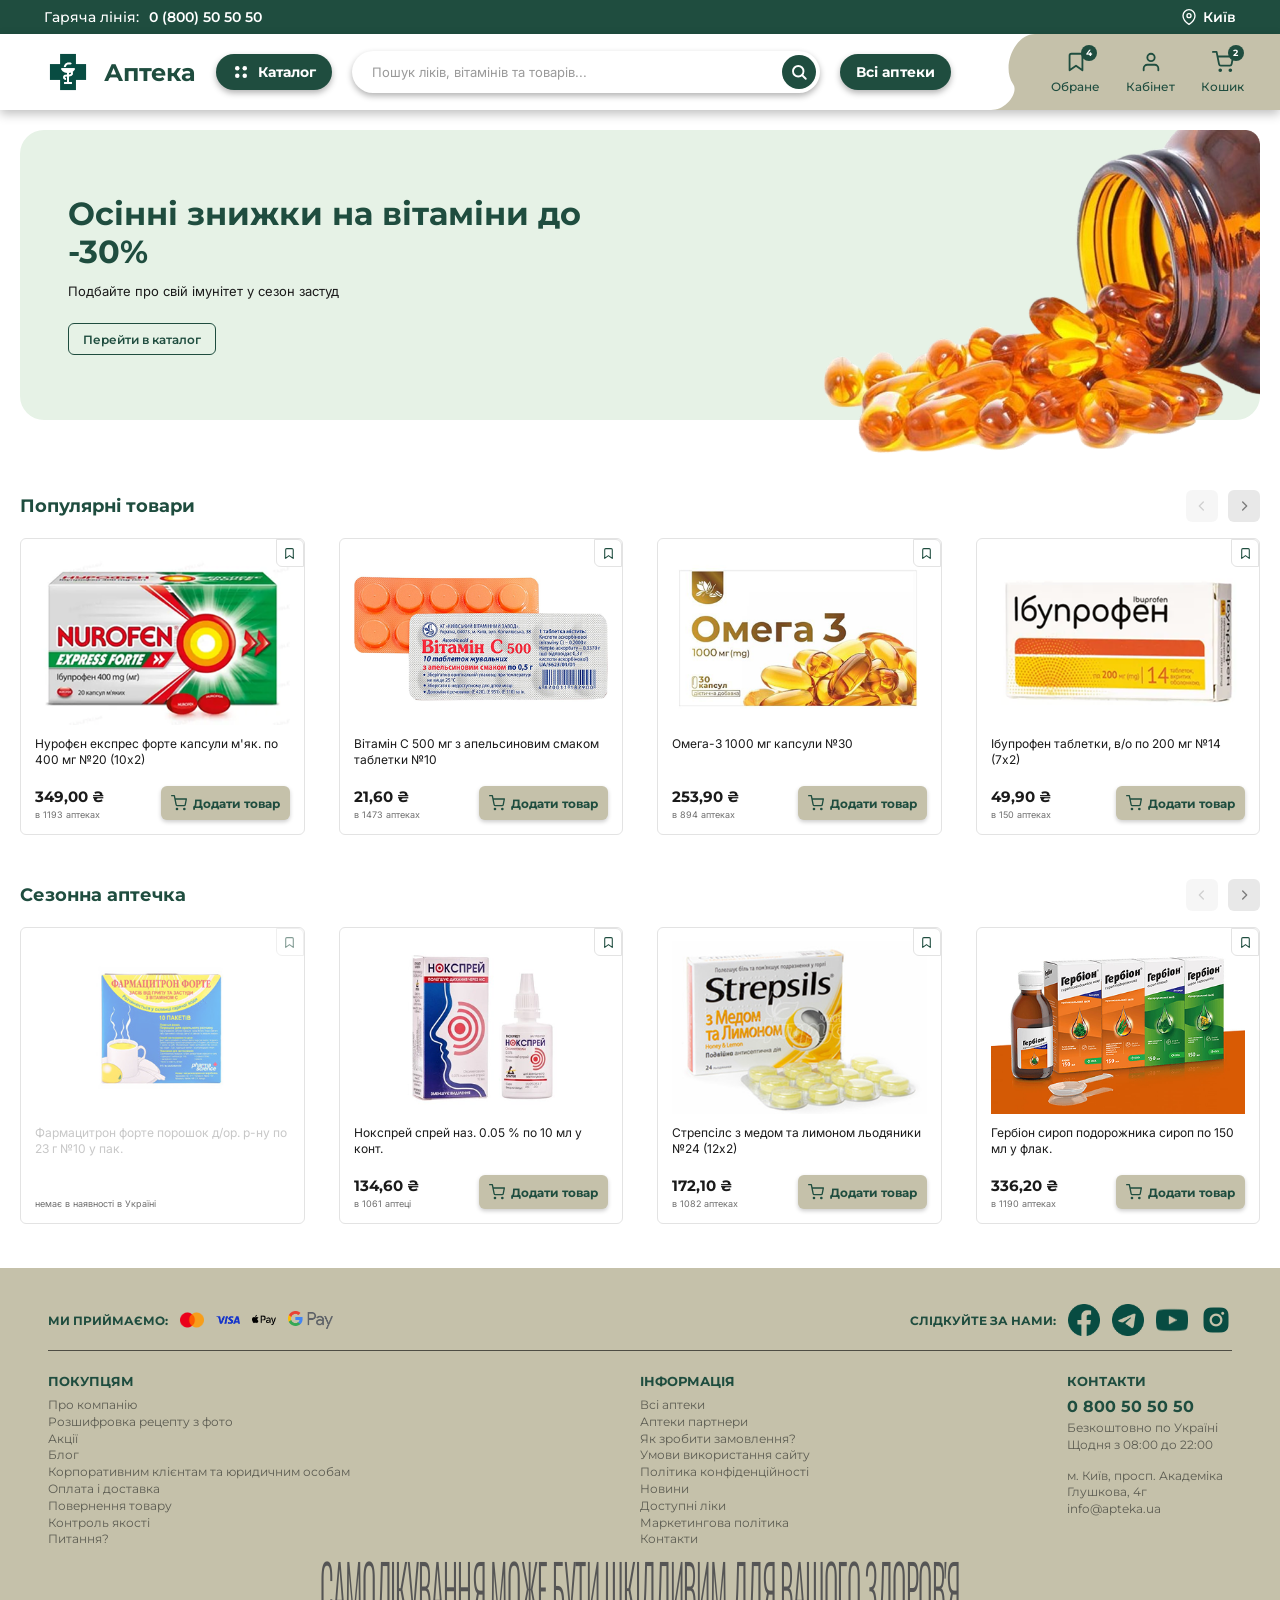
==== index.html @ 775d5322 "Головна сторінка, сторінка товару, оформлення замовлення" ====
<!DOCTYPE html>
<html lang="uk">
<head>
  <meta charset="UTF-8">
  <meta name="viewport" content="width=device-width, initial-scale=1.0">
  <meta name="description" content="Аптека: ліки, вітаміни та товари для здоров'я з доставкою по Україні">
  <title>Аптека — Головна</title>
  <link rel="stylesheet" href="css/variables.css">
  <link rel="stylesheet" href="css/base.css">
  <link rel="stylesheet" href="css/layout.css">
  <link rel="stylesheet" href="css/components.css">
</head>
<body>
  <div class="topbar">
    <div class="topbar__inner">
      <span>Гаряча лінія: <strong>0 (800) 50 50 50</strong></span>
      <a href="#" class="topbar__city">
        <span class="icon icon--location"></span>
        Київ
      </a>
    </div>
  </div>

  <header class="header">
    <div class="header__inner">
      <a href="index.html" class="logo">
        <img src="img/logo.png" alt="Аптека">
        <span>Аптека</span>
      </a>

      <a href="catalog.html" class="pill btn-catalog">
        <span class="icon icon--catalog"></span>Каталог
      </a>

      <form class="search" role="search">
        <input type="search" placeholder="Пошук ліків, вітамінів та товарів..." aria-label="Пошук">
        <button class="search__btn" aria-label="Шукати"><span class="icon icon--search"></span></button>
      </form>

      <a href="pharmacies.html" class="pill btn-pharmacies">Всі аптеки</a>

      <nav class="header__actions" aria-label="Панель користувача">
        <a href="#" class="action">
          <span class="action__icon">
            <span class="icon icon--saved"></span>
            <span class="badge" data-count="4">4</span>
          </span>
          Обране
        </a>
        <a href="#" class="action">
          <span class="action__icon"><span class="icon icon--user"></span></span>
          Кабінет
        </a>
        <a href="checkout.html" class="action">
          <span class="action__icon">
            <span class="icon icon--shop"></span>
            <span class="badge" data-count="2">2</span>
          </span>
          Кошик
        </a>
      </nav>
    </div>
  </header>

  <main class="container">
    <section class="hero">
      <img class="hero__img" src="img/banner.png" alt="Вітаміни зі знижкою">
      <div class="hero__text">
        <h1 class="hero__title">Осінні знижки на вітаміни до -30%</h1>
        <p class="hero__sub">Подбайте про свій імунітет у сезон застуд</p>
        <a href="catalog.html" class="btn-outline">Перейти в каталог</a>
      </div>
    </section>

    <!-- Популярні товари -->
    <div class="section-head">
      <h2>Популярні товари</h2>
      <div class="arrows">
        <button class="arrow" disabled aria-label="Назад"><span class="icon icon--arrow-back"></span></button>
        <button class="arrow" aria-label="Вперед"><span class="icon icon--arrow-forward"></span></button>
      </div>
    </div>
    
    <div class="products-grid">
      <article class="product-card">
        <label class="save" aria-label="В обране">
          <input type="checkbox">
          <span class="icon icon--saved"></span>
        </label>
        <a href="product.html" class="product-card__overlay" tabindex="-1" aria-hidden="true"></a>
        <img class="product-card__img" src="img/nurofen.png" alt="Нурофєн">
        <h3 class="product-card__title"><a href="product.html">Нурофєн експрес форте капсули м'як. по 400 мг №20 (10х2)</a></h3>
        <div class="product-card__bottom">
          <div>
            <div class="product-card__price">349,00 ₴</div>
            <div class="product-card__stock">в 1193 аптеках</div>
          </div>
          <div class="product-card__actions">
            <button class="btn-cart"><span class="icon icon--shop"></span>Додати товар</button>
          </div>
        </div>
      </article>

      <article class="product-card">
        <label class="save" aria-label="В обране">
          <input type="checkbox">
          <span class="icon icon--saved"></span>
        </label>
        <a href="product.html" class="product-card__overlay" tabindex="-1" aria-hidden="true"></a>
        <img class="product-card__img" src="img/vitamins.png" alt="Вітамін С 500">
        <h3 class="product-card__title"><a href="product.html">Вітамін С 500 мг з апельсиновим смаком таблетки №10</a></h3>
        <div class="product-card__bottom">
          <div>
            <div class="product-card__price">21,60 ₴</div>
            <div class="product-card__stock">в 1473 аптеках</div>
          </div>
          <div class="product-card__actions">
            <button class="btn-cart"><span class="icon icon--shop"></span>Додати товар</button>
          </div>
        </div>
      </article>

      <article class="product-card">
        <label class="save" aria-label="В обране">
          <input type="checkbox">
          <span class="icon icon--saved"></span>
        </label>
        <a href="product.html" class="product-card__overlay" tabindex="-1" aria-hidden="true"></a>
        <img class="product-card__img" src="img/omega3.png" alt="Омега-3">
        <h3 class="product-card__title"><a href="product.html">Омега-3 1000 мг капсули №30</a></h3>
        <div class="product-card__bottom">
          <div>
            <div class="product-card__price">253,90 ₴</div>
            <div class="product-card__stock">в 894 аптеках</div>
          </div>
          <div class="product-card__actions">
            <button class="btn-cart"><span class="icon icon--shop"></span>Додати товар</button>
          </div>
        </div>
      </article>

      <article class="product-card">
        <label class="save" aria-label="В обране">
          <input type="checkbox">
          <span class="icon icon--saved"></span>
        </label>
        <a href="product.html" class="product-card__overlay" tabindex="-1" aria-hidden="true"></a>
        <img class="product-card__img" src="img/ibuprofen.png" alt="Ібупрофен">
        <h3 class="product-card__title"><a href="product.html">Ібупрофен таблетки, в/о по 200 мг №14 (7х2)</a></h3>
        <div class="product-card__bottom">
          <div>
            <div class="product-card__price">49,90 ₴</div>
            <div class="product-card__stock">в 150 аптеках</div>
          </div>
          <div class="product-card__actions">
            <button class="btn-cart"><span class="icon icon--shop"></span>Додати товар</button>
          </div>
        </div>
      </article>
    </div>

    <!-- Для мобільного прегляд настпуних сторінок з товарами -->
    <div class="pagination">
      <button class="page-btn is-active">1</button>
      <button class="page-btn">2</button>
      <button class="page-btn">3</button>
      <button class="page-btn" aria-label="Наступна сторінка">&gt;</button>
    </div>

    <!-- Сезонна аптечка -->
    <div class="section-head">
      <h2>Сезонна аптечка</h2>
      <div class="arrows">
        <button class="arrow" disabled aria-label="Назад"><span class="icon icon--arrow-back"></span></button>
        <button class="arrow" aria-label="Вперед"><span class="icon icon--arrow-forward"></span></button>
      </div>
    </div>

    <div class="products-grid">
      <article class="product-card product-card--out">
        <label class="save" aria-label="В обране">
          <input type="checkbox">
          <span class="icon icon--saved"></span>
        </label>
        <a href="product.html" class="product-card__overlay" tabindex="-1" aria-hidden="true"></a>
        <img class="product-card__img" src="img/tea.png" alt="Фармацитрон форте">
        <h3 class="product-card__title"><a href="product.html">Фармацитрон форте порошок д/ор. р-ну по 23 г №10 у пак.</a></h3>
        <div class="product-card__bottom">
          <div><div class="product-card__stock">немає в наявності в Україні</div></div>
          <div class="product-card__actions"></div>
        </div>
      </article>

      <article class="product-card">
        <label class="save" aria-label="В обране">
          <input type="checkbox">
          <span class="icon icon--saved"></span>
        </label>
        <a href="product.html" class="product-card__overlay" tabindex="-1" aria-hidden="true"></a>
        <img class="product-card__img" src="img/nocspray.png" alt="Нокспрей">
        <h3 class="product-card__title"><a href="product.html">Нокспрей спрей наз. 0.05 % по 10 мл у конт.</a></h3>
        <div class="product-card__bottom">
          <div>
            <div class="product-card__price">134,60 ₴</div>
            <div class="product-card__stock">в 1061 аптеці</div>
          </div>
          <div class="product-card__actions">
            <button class="btn-cart"><span class="icon icon--shop"></span>Додати товар</button>
          </div>
        </div>
      </article>

      <article class="product-card">
        <label class="save" aria-label="В обране">
          <input type="checkbox">
          <span class="icon icon--saved"></span>
        </label>
        <a href="product.html" class="product-card__overlay" tabindex="-1" aria-hidden="true"></a>
        <img class="product-card__img" src="img/strepsils.png" alt="Стрепсілс">
        <h3 class="product-card__title"><a href="product.html">Стрепсілс з медом та лимоном льодяники №24 (12х2)</a></h3>
        <div class="product-card__bottom">
          <div>
            <div class="product-card__price">172,10 ₴</div>
            <div class="product-card__stock">в 1082 аптеках</div>
          </div>
          <div class="product-card__actions">
            <button class="btn-cart"><span class="icon icon--shop"></span>Додати товар</button>
          </div>
        </div>
      </article>

      <article class="product-card">
        <label class="save" aria-label="В обране">
          <input type="checkbox">
          <span class="icon icon--saved"></span>
        </label>
        <a href="product.html" class="product-card__overlay" tabindex="-1" aria-hidden="true"></a>
        <img class="product-card__img" src="img/herbion.png" alt="Гербіон">
        <h3 class="product-card__title"><a href="product.html">Гербіон сироп подорожника сироп по 150 мл у флак.</a></h3>
        <div class="product-card__bottom">
          <div>
            <div class="product-card__price">336,20 ₴</div>
            <div class="product-card__stock">в 1190 аптеках</div>
          </div>
          <div class="product-card__actions">
            <button class="btn-cart"><span class="icon icon--shop"></span>Додати товар</button>
          </div>
        </div>
      </article>
    </div>

    <!-- Для мобільного прегляд настпуних сторінок з товарами -->
    <div class="pagination">
      <button class="page-btn is-active">1</button>
      <button class="page-btn">2</button>
      <button class="page-btn">3</button>
      <button class="page-btn" aria-label="Наступна сторінка">&gt;</button>
    </div>
  </main>

  <!-- Футер -->
  <footer class="footer">
    <div class="container">
      <div class="footer__top">
        <div class="footer__pay">
          <span class="footer__label">Ми приймаємо:</span>
          <img src="img/mastercard.png" alt="Mastercard">
          <img src="img/visa.png" alt="Visa">
          <img src="img/apple-pay.png" alt="Apple Pay">
          <img src="img/google-pay.png" alt="Google Pay">
        </div>
        <div class="footer__social">
          <span class="footer__label">Слідкуйте за нами:</span>
          <a href="#" aria-label="Facebook"><img src="img/facebook.png" alt="Facebook"></a>
          <a href="#" aria-label="Telegram"><img src="img/telegram.png" alt="Telegram"></a>
          <a href="#" aria-label="YouTube"><img src="img/youtube.png" alt="YouTube"></a>
          <a href="#" aria-label="Instagram"><img src="img/instagram.png" alt="Instagram"></a>
        </div>
      </div>

      <hr class="footer__line">

      <div class="footer__cols">
        <!-- Покупцям -->
        <div class="footer__col">
          <h4 class="footer__title">Покупцям</h4>
          <ul class="footer__list">
            <li><a href="#">Про компанію</a></li>
            <li><a href="#">Розшифровка рецепту з фото</a></li>
            <li><a href="#">Акції</a></li>
            <li><a href="#">Блог</a></li>
            <li><a href="#">Корпоративним клієнтам та юридичним особам</a></li>
            <li><a href="#">Оплата і доставка</a></li>
            <li><a href="#">Повернення товару</a></li>
            <li><a href="#">Контроль якості</a></li>
            <li><a href="#">Питання?</a></li>
          </ul>
        </div>

        <!-- Інформація -->
        <div class="footer__col">
          <h4 class="footer__title">Інформація</h4>
          <ul class="footer__list">
            <li><a href="#">Всі аптеки</a></li>
            <li><a href="#">Аптеки партнери</a></li>
            <li><a href="#">Як зробити замовлення?</a></li>
            <li><a href="#">Умови використання сайту</a></li>
            <li><a href="#">Політика конфіденційності</a></li>
            <li><a href="#">Новини</a></li>
            <li><a href="#">Доступні ліки</a></li>
            <li><a href="#">Маркетингова політика</a></li>
            <li><a href="#">Контакти</a></li>
          </ul>
        </div>

        <!-- Контакти -->
        <div class="footer__contacts">
          <h4>Контакти</h4>
          <p class="footer__phone">0 800 50 50 50</p>
          <p>Безкоштовно по Україні</p>
          <p>Щодня з 08:00 до 22:00</p>
          <p class="gap">м. Київ, просп. Академіка Глушкова, 4г</p>
          <p>info@apteka.ua</p>
        </div>
      </div>

      <div class="footer__warning">
        <span>САМОЛІКУВАННЯ МОЖЕ БУТИ ШКІДЛИВИМ ДЛЯ ВАШОГО ЗДОРОВ'Я</span>
      </div>
    </div>
  </footer>

  <!-- Мобільна нижня навігація -->
  <nav class="mobile-nav" aria-label="Мобільна навігація">
    <a href="index.html" class="mobile-nav__item">
      <span class="icon icon--home"></span>
      <span>Головна</span>
    </a>
    <a href="catalog.html" class="mobile-nav__item">
      <span class="icon icon--catalog"></span>
      <span>Каталог</span>
    </a>
    <a href="pharmacies.html" class="mobile-nav__item">
      <span class="icon icon--location"></span>
      <span>Всі аптеки</span>
    </a>
    <a href="#" class="mobile-nav__item">
      <span class="icon icon--saved"></span>
      <span>Обране</span>
    </a>
    <a href="checkout.html" class="mobile-nav__item">
      <span class="icon icon--shop"></span>
      <span>Кошик</span>
    </a>
  </nav>

  <!-- Скрипт для перегляду інформації в футері на мобільному -->
  <script>
    document.querySelectorAll('.footer__title').forEach(title => {
      title.addEventListener('click', () => {
        if (window.innerWidth <= 640) {
          title.parentElement.classList.toggle('is-open');
        }
      });
    });
  </script>
</body>
</html>
---- css/variables.css ----
:root {
  /* Кольори */
  --color-primary: #1F4D3F;
  --color-accent: #C5C1AA;
  --color-accent-dark: #B3AF96;
  --color-bg-soft: #E6F2E6;
  --color-text: #1A1A1A;
  --color-text-muted: #6F6F6F;
  --color-border: #E3E3E3;

  /* Шрифти */
  --font-heading: "Montserrat", Arial, sans-serif;
  --font-body: "Inter", Arial, sans-serif;

  /* Радіуси й тіні */
  --radius-sm: 6px;
  --radius-lg: 24px;
  --radius-pill: 999px;
  --shadow-pill: 0 3px 6px rgba(0, 0, 0, .3);
  --shadow-header: 0 4px 10px rgba(0, 0, 0, .25);

  /* Геометрія */
  --header-h: 76px;
  --container: 1290px;
  --gap: 34px;

  /* Векторні SVG-іконки */
  --svg-location: url("data:image/svg+xml,%3Csvg xmlns='http://www.w3.org/2000/svg' viewBox='0 0 24 24' fill='none' stroke='white' stroke-width='2' stroke-linecap='round' stroke-linejoin='round'%3E%3Cpath d='M21 10c0 7-9 13-9 13s-9-6-9-13a9 9 0 0 1 18 0z'%3E%3C/path%3E%3Ccircle cx='12' cy='10' r='3'%3E%3C/circle%3E%3C/svg%3E");
  --svg-location-filled: url("data:image/svg+xml,%3Csvg xmlns='http://www.w3.org/2000/svg' viewBox='0 0 24 24' fill='white'%3E%3Cpath d='M12 2C8.13 2 5 5.13 5 9c0 5.25 7 13 7 13s7-7.75 7-13c0-3.87-3.13-7-7-7zm0 9.5c-1.38 0-2.5-1.12-2.5-2.5s1.12-2.5 2.5-2.5 2.5 1.12 2.5 2.5-1.12 2.5-2.5 2.5z'/%3E%3C/svg%3E");

  --svg-chevron-down: url("data:image/svg+xml,%3Csvg xmlns='http://www.w3.org/2000/svg' viewBox='0 0 24 24' fill='none' stroke='white' stroke-width='2.5' stroke-linecap='round' stroke-linejoin='round'%3E%3Cpolyline points='6 9 12 15 18 9'%3E%3C/polyline%3E%3C/svg%3E");

  --svg-saved: url("data:image/svg+xml,%3Csvg xmlns='http://www.w3.org/2000/svg' viewBox='0 0 24 24' fill='none' stroke='currentColor' stroke-width='2' stroke-linecap='round' stroke-linejoin='round'%3E%3Cpath d='M19 21l-7-5-7 5V5a2 2 0 0 1 2-2h10a2 2 0 0 1 2 2z'%3E%3C/path%3E%3C/svg%3E");
  --svg-saved-filled: url("data:image/svg+xml,%3Csvg xmlns='http://www.w3.org/2000/svg' viewBox='0 0 24 24' fill='currentColor'%3E%3Cpath d='M17 3H7c-1.1 0-1.99.9-1.99 2L5 21l7-3 7 3V5c0-1.1-.9-2-2-2z'/%3E%3C/svg%3E");

  --svg-user: url("data:image/svg+xml,%3Csvg xmlns='http://www.w3.org/2000/svg' viewBox='0 0 24 24' fill='none' stroke='currentColor' stroke-width='2' stroke-linecap='round' stroke-linejoin='round'%3E%3Cpath d='M20 21v-2a4 4 0 0 0-4-4H8a4 4 0 0 0-4 4v2'%3E%3C/path%3E%3Ccircle cx='12' cy='7' r='4'%3E%3C/circle%3E%3C/svg%3E");
  --svg-user-filled: url("data:image/svg+xml,%3Csvg xmlns='http://www.w3.org/2000/svg' viewBox='0 0 24 24' fill='currentColor'%3E%3Cpath d='M12 12c2.21 0 4-1.79 4-4s-1.79-4-4-4-4 1.79-4 4 1.79 4 4 4zm0 2c-2.67 0-8 1.34-8 4v2h16v-2c0-2.66-5.33-4-8-4z'/%3E%3C/svg%3E");

  --svg-shop: url("data:image/svg+xml,%3Csvg xmlns='http://www.w3.org/2000/svg' viewBox='0 0 24 24' fill='none' stroke='currentColor' stroke-width='2' stroke-linecap='round' stroke-linejoin='round'%3E%3Ccircle cx='9' cy='21' r='1'%3E%3C/circle%3E%3Ccircle cx='20' cy='21' r='1'%3E%3C/circle%3E%3Cpath d='M1 1h4l2.68 13.39a2 2 0 0 0 2 1.61h9.72a2 2 0 0 0 2-1.61L23 6H6'%3E%3C/path%3E%3C/svg%3E");
  --svg-shop-filled: url("data:image/svg+xml,%3Csvg xmlns='http://www.w3.org/2000/svg' viewBox='0 0 24 24' fill='currentColor'%3E%3Cpath d='M7 18c-1.1 0-1.99.9-1.99 2S5.9 22 7 22s2-.9 2-2-.9-2-2-2zM1 2v2h2l3.6 7.59-1.35 2.45c-.16.28-.25.61-.25.96 0 1.1.9 2 2 2h12v-2H7.42c-.14 0-.25-.11-.25-.25l.03-.12.9-1.63h7.45c.75 0 1.41-.41 1.75-1.03l3.58-6.49A1.003 1.003 0 0 0 20 4H5.21l-.94-2H1zm16 16c-1.1 0-1.99.9-1.99 2s.89 2 1.99 2 2-.9 2-2-.9-2-2-2z'/%3E%3C/svg%3E");

  --svg-catalog: url("data:image/svg+xml,%3Csvg xmlns='http://www.w3.org/2000/svg' viewBox='0 0 24 24' fill='currentColor'%3E%3Ccircle cx='7' cy='7' r='3'/%3E%3Ccircle cx='17' cy='7' r='3'/%3E%3Ccircle cx='7' cy='17' r='3'/%3E%3Ccircle cx='17' cy='17' r='3'/%3E%3C/svg%3E");
  --svg-search: url("data:image/svg+xml,%3Csvg xmlns='http://www.w3.org/2000/svg' viewBox='0 0 24 24' fill='none' stroke='white' stroke-width='2.5' stroke-linecap='round' stroke-linejoin='round'%3E%3Ccircle cx='11' cy='11' r='7'%3E%3C/circle%3E%3Cline x1='21' y1='21' x2='16.65' y2='16.65'%3E%3C/line%3E%3C/svg%3E");

  --svg-arrow-back: url("data:image/svg+xml,%3Csvg xmlns='http://www.w3.org/2000/svg' viewBox='0 0 24 24' fill='none' stroke='currentColor' stroke-width='2' stroke-linecap='round' stroke-linejoin='round'%3E%3Cpolyline points='14 18 8 12 14 6'%3E%3C/polyline%3E%3C/svg%3E");
  --svg-arrow-forward: url("data:image/svg+xml,%3Csvg xmlns='http://www.w3.org/2000/svg' viewBox='0 0 24 24' fill='none' stroke='currentColor' stroke-width='2' stroke-linecap='round' stroke-linejoin='round'%3E%3Cpolyline points='10 6 16 12 10 18'%3E%3C/polyline%3E%3C/svg%3E");

  --svg-home: url("data:image/svg+xml,%3Csvg xmlns='http://www.w3.org/2000/svg' viewBox='0 0 24 24' fill='none' stroke='currentColor' stroke-width='2' stroke-linecap='round' stroke-linejoin='round'%3E%3Cpath d='M3 9l9-7 9 7v11a2 2 0 0 1-2 2H5a2 2 0 0 1-2-2z'%3E%3C/path%3E%3Cpolyline points='9 22 9 12 15 12 15 22'%3E%3C/polyline%3E%3C/svg%3E");
}
---- css/base.css ----
@import url("https://fonts.googleapis.com/css2?family=Inter:wght@400;500;600&family=Montserrat:wght@400;500;600;700&family=Oswald:wght@300;400&display=swap");

*, *::before, *::after {
  box-sizing: border-box;
}

body {
  margin: 0;
  min-height: 100vh;
  display: flex;
  flex-direction: column;
  font-family: var(--font-body);
  color: var(--color-text);
  background: #fff;
  line-height: 1.3;
  overflow-x: hidden;
}

main {
  flex: 1;
}

img, svg {
  display: block;
  max-width: 100%;
}

a {
  color: inherit;
  text-decoration: none;
}

h1, h2, h3, h4, p {
  margin: 0;
}

ul {
  list-style: none;
  margin: 0;
  padding: 0;
}

button {
  font-family: inherit;
  cursor: pointer;
}

:focus-visible {
  outline: 2px solid var(--color-primary);
  outline-offset: 2px;
}
---- css/layout.css ----
.container {
    width: 100%;
    max-width: var(--container);
    margin: 0 auto;
    padding: 0 20px;
  }
  
  /* Верхня смуга */
  .topbar {
    height: 34px;
    display: flex;
    align-items: center;
    background: var(--color-primary);
    color: #fff;
    font: 500 14px var(--font-heading);
  }
  
  .topbar__inner {
    display: flex;
    justify-content: space-between;
    align-items: center;
    width: 100%;
    max-width: 100%;
    padding: 0 44px;
  }
  
  /* Шапка */
  .header {
    position: sticky;
    top: 0;
    z-index: 100;
    height: var(--header-h);
    background: #fff;
    box-shadow: var(--shadow-header);
  }
  
  .header__inner {
    display: flex;
    align-items: center;
    justify-content: flex-start;
    width: 100%;
    max-width: 100%;
    height: 100%;
    padding-left: 44px;
    padding-right: 0;
    gap: 20px;
  }
  
  .logo,
  .pill {
    flex-shrink: 0;
  }
  
  /* Пошук */
  .search {
    flex: 1 1 200px;
    min-width: 160px;
    position: relative;
    display: block;
  }
  
  /* Секції */
  .section-head {
    display: flex;
    justify-content: space-between;
    align-items: center;
    margin: 0 0 16px;
  }
  
  .section-head h2 {
    font: 700 18px var(--font-heading);
    color: var(--color-primary);
  }
  
  .section-head + .products-grid {
    margin-bottom: 44px;
  }
  
  /* Сітка товарів */
  .products-grid {
    display: grid;
    grid-template-columns: repeat(4, 1fr);
    gap: var(--gap);
  }
  
  .pagination {
    display: none;
  }
  
  /* Футер */
  .footer {
    overflow: hidden;
    padding: 36px 0 0;
    background: var(--color-accent);
    font-family: var(--font-heading);
  }
  
  .footer .container {
    max-width: 1440px;
    padding: 0 48px;
  }
  
  .footer__top {
    display: flex;
    flex-direction: row;
    justify-content: space-between;
    align-items: center;
  }
  
  .footer__cols {
    display: grid;
    grid-template-columns: 48% 34% 1fr;
    gap: 24px;
  }
---- css/components.css ----
/*  Векторні іконки */
.icon {
  display: inline-block;
  flex: none;
  width: var(--icon-size, 24px);
  height: var(--icon-size, 24px);
  background-color: currentColor;
  transition: transform .2s;
  -webkit-mask: var(--icon) center / contain no-repeat;
          mask: var(--icon) center / contain no-repeat;
}

.icon--location      { --icon: var(--svg-location); --icon-filled: var(--svg-location-filled); }
.icon--chevron       { --icon: var(--svg-chevron-down); }
.icon--saved         { --icon: var(--svg-saved);    --icon-filled: var(--svg-saved-filled); }
.icon--user          { --icon: var(--svg-user);     --icon-filled: var(--svg-user-filled); }
.icon--shop          { --icon: var(--svg-shop);     --icon-filled: var(--svg-shop-filled); }
.icon--catalog       { --icon: var(--svg-catalog); }
.icon--search        { --icon: var(--svg-search); }
.icon--arrow-back    { --icon: var(--svg-arrow-back); }
.icon--arrow-forward { --icon: var(--svg-arrow-forward); }
.icon--home          { --icon: var(--svg-home); }

.topbar__city:hover .icon,
.action.is-active .icon {
  -webkit-mask-image: var(--icon-filled);
          mask-image: var(--icon-filled);
}

/*  Верхня смуга */
.topbar strong {
  margin-left: 6px;
  font-weight: 600;
}

.topbar__city {
  display: inline-flex;
  align-items: center;
  gap: 6px;
  font-weight: 600;
  white-space: nowrap;
}

.topbar__city .icon {
  --icon-size: 16px;
}

/* Шапка */
.logo {
  display: flex;
  align-items: center;
  gap: 12px;
  flex: none;
  font: 700 24px var(--font-heading);
  color: var(--color-primary);
}

.logo img {
  width: 48px;
  height: 48px;
}

.pill {
  display: inline-flex;
  align-items: center;
  gap: 8px;
  flex: none;
  height: 36px;
  padding: 0 16px;
  line-height: 1;
  border-radius: var(--radius-pill);
  background: var(--color-primary);
  color: #fff;
  font: 700 14px var(--font-heading);
  box-shadow: var(--shadow-pill);
  white-space: nowrap;
  transition: transform .2s;
}

.pill:hover {
  transform: scale(1.04);
}

.pill .icon {
  --icon-size: 18px;
}

.search input {
  display: block;
  width: 100%;
  height: 42px;
  padding: 0 48px 0 20px;
  border: 0;
  border-radius: var(--radius-pill);
  box-shadow: var(--shadow-pill);
  font: 400 13px var(--font-body);
  color: var(--color-text);
  outline: none;
}

.search input::placeholder {
  color: #9a9a9a;
}

.search__btn {
  position: absolute;
  right: 4px;
  top: 50%;
  transform: translateY(-50%);
  width: 34px;
  height: 34px;
  padding: 0;
  border: 0;
  border-radius: 50%;
  color: #fff;
  background: var(--color-primary);
  display: grid;
  place-items: center;
  z-index: 2;
}

.search__btn .icon {
  --icon-size: 18px;
}

/* Меню */
.header__actions {
  position: relative;
  margin-left: 64px;
  flex-shrink: 0;
  align-self: stretch;
  display: flex;
  align-items: center;
  gap: 26px;
  padding: 0 36px 0 16px;
  background-color: var(--color-accent);
}

.header__actions::before {
  content: "";
  position: absolute;
  top: 0;
  right: 100%;
  width: 44px;
  height: 100%;
  background-color: var(--color-accent);
  pointer-events: none;
  -webkit-mask: url("data:image/svg+xml,%3Csvg xmlns='http://www.w3.org/2000/svg' viewBox='0 0 44 76' preserveAspectRatio='none'%3E%3Cpath d='M44 0 C24 0, 10 32, 22 50 C28 58, 16 76, 0 76 L44 76 Z' fill='black'/%3E%3C/svg%3E") no-repeat center / 100% 100%;
          mask: url("data:image/svg+xml,%3Csvg xmlns='http://www.w3.org/2000/svg' viewBox='0 0 44 76' preserveAspectRatio='none'%3E%3Cpath d='M44 0 C24 0, 10 32, 22 50 C28 58, 16 76, 0 76 L44 76 Z' fill='black'/%3E%3C/svg%3E") no-repeat center / 100% 100%;
}

.action {
  display: flex;
  flex-direction: column;
  align-items: center;
  gap: 3px;
  font: 500 12px var(--font-heading);
  color: var(--color-primary);
}

.action__icon {
  position: relative;
  display: block;
}

.action .icon {
  --icon-size: 22px;
}

.badge {
  position: absolute;
  top: -6px;
  right: -10px;
  width: 16px;
  height: 16px;
  border-radius: 50%;
  background: var(--color-primary);
  color: #fff;
  font: 700 9px var(--font-heading);
  display: grid;
  place-items: center;
}

/* Банер */
.hero {
  position: relative;
  min-height: 290px;
  margin: 20px 0 70px;
  padding: 0 48px;
  display: flex;
  align-items: center;
  background: var(--color-bg-soft);
  border-radius: var(--radius-lg);
  overflow: visible;
}

.hero__text {
  max-width: 48%;
  z-index: 2;
}

.hero__title {
  font: 700 32px var(--font-heading);
  color: var(--color-primary);
  line-height: 1.2;
}

.hero__sub {
  margin: 12px 0 24px;
  font: 400 13px var(--font-body);
}

.btn-outline {
  display: inline-flex;
  align-items: center;
  height: 32px;
  padding: 0 14px;
  border: 1.5px solid var(--color-primary);
  border-radius: var(--radius-sm);
  background: transparent;
  color: var(--color-primary);
  font: 600 12px var(--font-heading);
  transition: background .2s, color .2s;
}

.btn-outline:hover {
  background: var(--color-primary);
  color: #fff;
}

.hero__img {
  position: absolute;
  top: 0;
  right: 0;
  height: 350px;
  width: auto;
  pointer-events: none;
  z-index: 1;
}

/* Стрілки */
.arrows {
  display: flex;
  gap: 10px;
}

.arrow {
  width: 32px;
  height: 32px;
  padding: 0;
  border: 0;
  border-radius: var(--radius-sm);
  background: #E8E8E8;
  color: #7A7A7A;
  display: grid;
  place-items: center;
  transition: background .2s, color .2s;
}

.arrow .icon {
  --icon-size: 16px;
}

.arrow:hover:not(:disabled) {
  background: #DCDCDC;
  color: var(--color-primary);
}

.arrow:disabled {
  opacity: .35;
  cursor: default;
}

/* Картка товару */
.product-card {
  position: relative;
  display: flex;
  flex-direction: column;
  min-height: 297px;
  padding: 12px 14px 14px;
  background: #fff;
  border: 1px solid var(--color-border);
  border-radius: var(--radius-sm);
  transition: transform .2s, box-shadow .2s;
}

.product-card:hover {
  transform: translateY(-2px);
  box-shadow: 0 6px 14px rgba(0, 0, 0, .08);
}

.product-card__overlay {
  position: absolute;
  inset: 0;
  z-index: 1;
}

/* Кнопка збереження */
.save {
  position: absolute;
  top: 0;
  right: 0;
  z-index: 3;
  width: 28px;
  height: 28px;
  display: grid;
  place-items: center;
  background: #fff;
  border: 1px solid var(--color-border);
  border-radius: 0 var(--radius-sm) 0 var(--radius-sm);
  color: var(--color-primary);
  cursor: pointer;
  transition: transform .2s;
}

.save input {
  position: absolute;
  inset: 0;
  width: 100%;
  height: 100%;
  margin: 0;
  opacity: 0;
  cursor: pointer;
}

.save .icon {
  --icon-size: 13px;
  pointer-events: none;
}

.save:hover .icon {
  transform: scale(1.15);
}

.save input:checked + .icon {
  -webkit-mask-image: var(--svg-saved-filled);
          mask-image: var(--svg-saved-filled);
}

.product-card__img {
  width: 100%;
  height: 175px;
  object-fit: contain;
}

.product-card__title {
  margin-top: 10px;
  min-height: 34px;
  font: 400 12px/1.35 var(--font-body);
}

.product-card__title a {
  position: relative;
  z-index: 2;
}

.product-card__title a:hover {
  text-decoration: underline;
}

.product-card__bottom {
  margin-top: auto;
  display: flex;
  justify-content: space-between;
  align-items: flex-end;
  gap: 8px;
  padding-top: 12px;
}

.product-card__price {
  font: 700 15px var(--font-heading);
}

.product-card__stock {
  margin-top: 3px;
  font: 400 9px var(--font-body);
  color: var(--color-text-muted);
}

.product-card__actions {
  position: relative;
  z-index: 3;
  display: flex;
  align-items: center;
  gap: 8px;
}

.btn-cart {
  display: inline-flex;
  align-items: center;
  gap: 6px;
  height: 34px;
  padding: 0 10px;
  border: 0;
  border-radius: var(--radius-sm);
  background: var(--color-accent);
  color: var(--color-primary);
  font: 700 12px var(--font-heading);
  box-shadow: 0 2px 4px rgba(0, 0, 0, .2);
  transition: background .2s;
}

.btn-cart .icon {
  --icon-size: 16px;
}

.btn-cart:hover {
  background: var(--color-accent-dark);
}

.product-card--out {
  color: #9a9a9a;
}

.product-card--out > *:not(.product-card__bottom):not(.product-card__overlay) {
  opacity: .55;
}

.product-card--out .btn-cart {
  display: none;
}

/*  Футер  */
.footer a, .footer li, .footer p {
  font-family: inherit;
}

.footer__pay, .footer__social {
  display: flex;
  flex-direction: row;
  align-items: center;
  gap: 12px;
}

.footer__pay img {
  height: 24px;
  width: auto;
}

.footer__pay img[alt="Google Pay"] {
  height: 18px;
}

.footer__social img {
  width: 32px;
  height: 32px;
  object-fit: contain;
}

.footer__label {
  font: 700 12px var(--font-heading);
  color: var(--color-primary);
  text-transform: uppercase;
}

.footer__line {
  margin: 14px 0 22px;
  border: 0;
  border-top: 1px solid rgba(0, 0, 0, .6);
}

.footer h4 {
  margin-bottom: 8px;
  font: 700 13px var(--font-heading);
  color: var(--color-primary);
  text-transform: uppercase;
}

.footer li, .footer__contacts p {
  font: 400 12px/1.4 var(--font-heading);
  color: #5c5c52;
}

.footer li a:hover {
  color: var(--color-primary);
  text-decoration: underline;
}

.footer__contacts .footer__phone {
  margin-bottom: 4px;
  font: 700 16px var(--font-heading);
  color: var(--color-primary);
}

.footer__contacts .gap {
  margin-top: 14px;
}

.footer__warning {
  min-height: 80px;
  padding: 16px 0;
  display: flex;
  align-items: center;
  justify-content: center;
}

.footer__warning span {
  display: block;
  white-space: nowrap;
  color: #555;
  letter-spacing: -1px;
  font: 300 32px/1 "Oswald", "Arial Narrow", sans-serif;
  transform: scale(0.85, 2.2);
}

.footer__list {
  display: block;
}

.mobile-nav {
  display: none;
}

   /* АДАПТИВНІ СТИЛІ ДЛЯ ПЛАНШЕТА (641px – 1024px) */

@media (min-width: 641px) and (max-width: 1024px) {
  :root {
    --gap: 20px;
  }

  .container {
    padding: 0 24px;
  }

  /* Верхня зелена смуга */
  .topbar__inner {
    padding: 0 24px;
    font-size: 13px;
  }

  /* Шапка */
  .header {
    position: relative;
    height: auto;
    background: #fff;
    padding: 0;
    overflow: hidden;
  }

  .header::after {
    display: none;
  }

  .header::before {
    content: "";
    position: absolute;
    top: 0;
    right: 0;
    bottom: 0;
    width: 360px;
    background-color: var(--color-accent);
    z-index: 1;
    pointer-events: none;
    clip-path: path("M 360 0 L 80 0 C 40 0, 10 35, 45 68 C 65 88, 30 130, 0 130 L 360 130 Z");
  }

  .header__inner {
    position: relative;
    display: flex;
    flex-wrap: wrap;
    align-items: center;
    padding: 12px 24px 14px;
    gap: 0;
    z-index: 2;
  }

  /* Логотип + Аптека */
  .logo {
    order: 1 !important;
    display: flex;
    align-items: center;
    gap: 10px;
    height: 48px;
    margin-right: 18px;
    font-size: 22px;
  }

  .logo img {
    width: 40px;
    height: 40px;
  }

  /* Каталог */
  .btn-catalog {
    order: 2 !important;
    height: 36px;
    padding: 0 16px;
    font-size: 13px;
    margin-right: 12px;
  }

  /* Всі аптеки */
  .btn-pharmacies {
    order: 3 !important;
    height: 36px;
    padding: 0 16px;
    font-size: 13px;
    margin-right: 0;
  }

  /* Блок дій */
  .header__actions {
    order: 4 !important;
    margin-left: auto;
    display: flex;
    align-items: center;
    gap: 22px;
    height: 48px;
    padding: 0 10px 0 20px;
    background-color: transparent !important;
    position: relative;
    z-index: 3;
  }

  .header__actions::before {
    display: none;
  }

  .action {
    font-size: 11px;
  }

  .action .icon {
    --icon-size: 22px;
  }

  /* Поле пошуку */
  .search {
    order: 5 !important;
    flex: 0 0 100%;
    width: 100%;
    margin-top: 14px;
    position: relative;
    z-index: 3;
  }

  .search input {
    height: 44px;
    background: #fff;
    box-shadow: 0 2px 8px rgba(0, 0, 0, 0.1);
  }

  .search__btn {
    right: 4px;
  }

  /* Банер */
  .hero {
    min-height: 250px;
    margin: 20px 0 44px;
    padding: 0 32px;
  }

  .hero__title {
    font-size: 24px;
  }

  .hero__sub {
    font-size: 13px;
    margin: 8px 0 18px;
  }

  .hero__img {
    height: 280px;
    top: 0;
    right: -10px;
  }

  /* Стрілочки слайдера товарів */
  .arrows {
    display: flex;
    gap: 8px;
  }

  .arrow {
    width: 32px;
    height: 32px;
  }

  .products-grid {
    display: grid !important;
    grid-template-columns: repeat(2, 1fr) !important;
    gap: 18px;
  }

  /* Картки товарів */
  .product-card {
    min-height: 310px;
    padding: 14px;
  }

  .product-card .save {
    position: absolute;
    top: 0;
    right: 0;
    width: 30px;
    height: 30px;
    display: grid;
    place-items: center;
  }

  .product-card__img {
    height: 170px;
  }

  .product-card__bottom {
    display: flex;
    justify-content: space-between;
    align-items: flex-end;
  }

  .btn-cart {
    height: 36px;
    padding: 0 14px;
  }

  .pagination {
    display: none;
  }

  /* Футер планшета */
  .footer .container {
    padding: 0 24px;
  }

  .footer__cols {
    display: grid;
    grid-template-columns: 38% 32% 1fr;
    gap: 20px;
    align-items: start;
  }

  .footer__contacts {
    grid-column: auto;
  }
}

/* АДАПТИВНІ СТИЛІ (Телефон ≤ 640px) */

@media (max-width: 640px) {
  .topbar {
    height: auto;
    padding: 6px 0;
    font-size: 11px;
  }

  .topbar__inner {
    padding: 0 14px;
  }

  .topbar__city .icon {
    -webkit-mask-image: var(--svg-chevron-down) !important;
            mask-image: var(--svg-chevron-down) !important;
    --icon-size: 11px;
  }

  .header {
    height: auto;
    padding: 10px 14px;
  }

  .header__inner {
    display: flex;
    flex-direction: column;
    align-items: stretch;
    gap: 10px;
    padding: 0;
  }

  .pill,
  .header__actions {
    display: none;
  }

  .logo {
    justify-content: center;
    font-size: 20px;
  }

  .logo img {
    width: 36px;
    height: 36px;
  }

  .search {
    width: 100%;
    min-width: 0;
    flex: none;
  }

  .search input {
    width: 100%;
    padding: 0 46px 0 16px;
  }

  .search__btn {
    right: 4px;
  }

  .hero {
    flex-direction: column;
    background: transparent;
    padding: 0;
    margin: 10px 0 24px;
    min-height: auto;
    overflow: visible;
  }

  .hero__img {
    position: static;
    transform: none;
    height: 180px;
    width: auto;
    margin: 0 -8px -20px auto;
    z-index: 2;
  }

  .hero__text {
    width: 100%;
    max-width: 100%;
    background: var(--color-bg-soft);
    border-radius: var(--radius-lg);
    padding: 34px 16px 18px;
    align-items: flex-start;
    text-align: left;
    z-index: 1;
  }

  .hero__title {
    font-size: 19px;
  }

  .hero__sub {
    margin: 8px 0 16px;
    font-size: 12px;
  }

  .btn-outline {
    width: 100%;
    justify-content: center;
    height: 38px;
    font-size: 13px;
  }

  .arrows {
    display: none;
  }

  .products-grid {
    grid-template-columns: 1fr;
    gap: 14px;
  }

  .section-head + .products-grid {
    margin-bottom: 16px;
  }

  /* Мобільна картка*/
  .product-card .save {
    position: relative;
    top: auto;
    right: auto;
    width: 34px;
    height: 34px;
    border-radius: var(--radius-sm);
  }

  .product-card .save .icon {
    --icon-size: 16px;
  }

  .pagination {
    display: flex;
    justify-content: center;
    align-items: center;
    gap: 8px;
    margin: 16px 0 32px;
  }

  .page-btn {
    width: 36px;
    height: 36px;
    padding: 0;
    display: inline-flex;
    align-items: center;
    justify-content: center;
    border-radius: var(--radius-sm);
    background: #E8ECE9;
    color: var(--color-primary);
    font: 600 13px var(--font-heading);
    border: 0;
  }

  .page-btn.is-active {
    background: var(--color-primary);
    color: #fff;
  }

  /* Мобільний футер  */
  .footer {
    padding-bottom: 80px;
    text-align: center;
  }

  .footer .container {
    display: flex;
    flex-direction: column;
    padding: 0 16px;
  }

  .footer__cols {
    display: flex;
    flex-direction: column;
    gap: 10px;
    order: 1;
    margin-bottom: 20px;
  }

  /* Акордеони на телефоні */
  .footer__title {
    display: flex;
    justify-content: center;
    align-items: center;
    position: relative;
    padding: 12px 24px;
    margin-bottom: 0;
    border-bottom: 1px solid rgba(0, 0, 0, 0.15);
    cursor: pointer;
    font: 700 13px var(--font-heading);
    color: var(--color-primary);
    text-align: center;
  }

  .footer__title::after {
    content: "⌵";
    position: absolute;
    right: 8px;
    font-size: 15px;
    font-weight: bold;
  }

  .footer__col.is-open .footer__title::after {
    content: "︿";
  }

  /* Початково списки приховані на телефоні */
  .footer__list {
    display: none;
    padding: 8px 0 12px;
  }

  .footer__col.is-open .footer__list {
    display: block;
  }

  .footer__col li {
    padding: 4px 0;
  }

  .footer__contacts {
    text-align: center;
    padding: 10px 0;
  }

  .footer__contacts .gap {
    margin-top: 8px;
  }

  .footer__line {
    display: none;
  }

  .footer__top {
    display: flex;
    flex-direction: column;
    align-items: center;
    gap: 14px;
    order: 2;
  }

  .footer__pay,
  .footer__social {
    justify-content: center;
    width: 100%;
  }

  .footer__warning {
    order: 3;
  }

  .footer__warning span {
    font-size: 15px;
    transform: none;
    white-space: normal;
    text-align: center;
  }

  /* Нижнє меню */
  .mobile-nav {
    display: flex !important;
    justify-content: space-around;
    align-items: center;
    position: fixed !important;
    bottom: 0 !important;
    left: 0 !important;
    right: 0 !important;
    width: 100vw;
    height: 58px;
    background-color: var(--color-accent) !important;
    border-top: 1px solid rgba(0, 0, 0, 0.1);
    box-shadow: 0 -3px 12px rgba(0, 0, 0, 0.12);
    z-index: 99999 !important;
  }

  .mobile-nav__item {
    display: flex;
    flex-direction: column;
    align-items: center;
    gap: 2px;
    font: 600 10px var(--font-heading);
    color: var(--color-primary);
  }

  .mobile-nav__item .icon {
    --icon-size: 20px;
  }
}
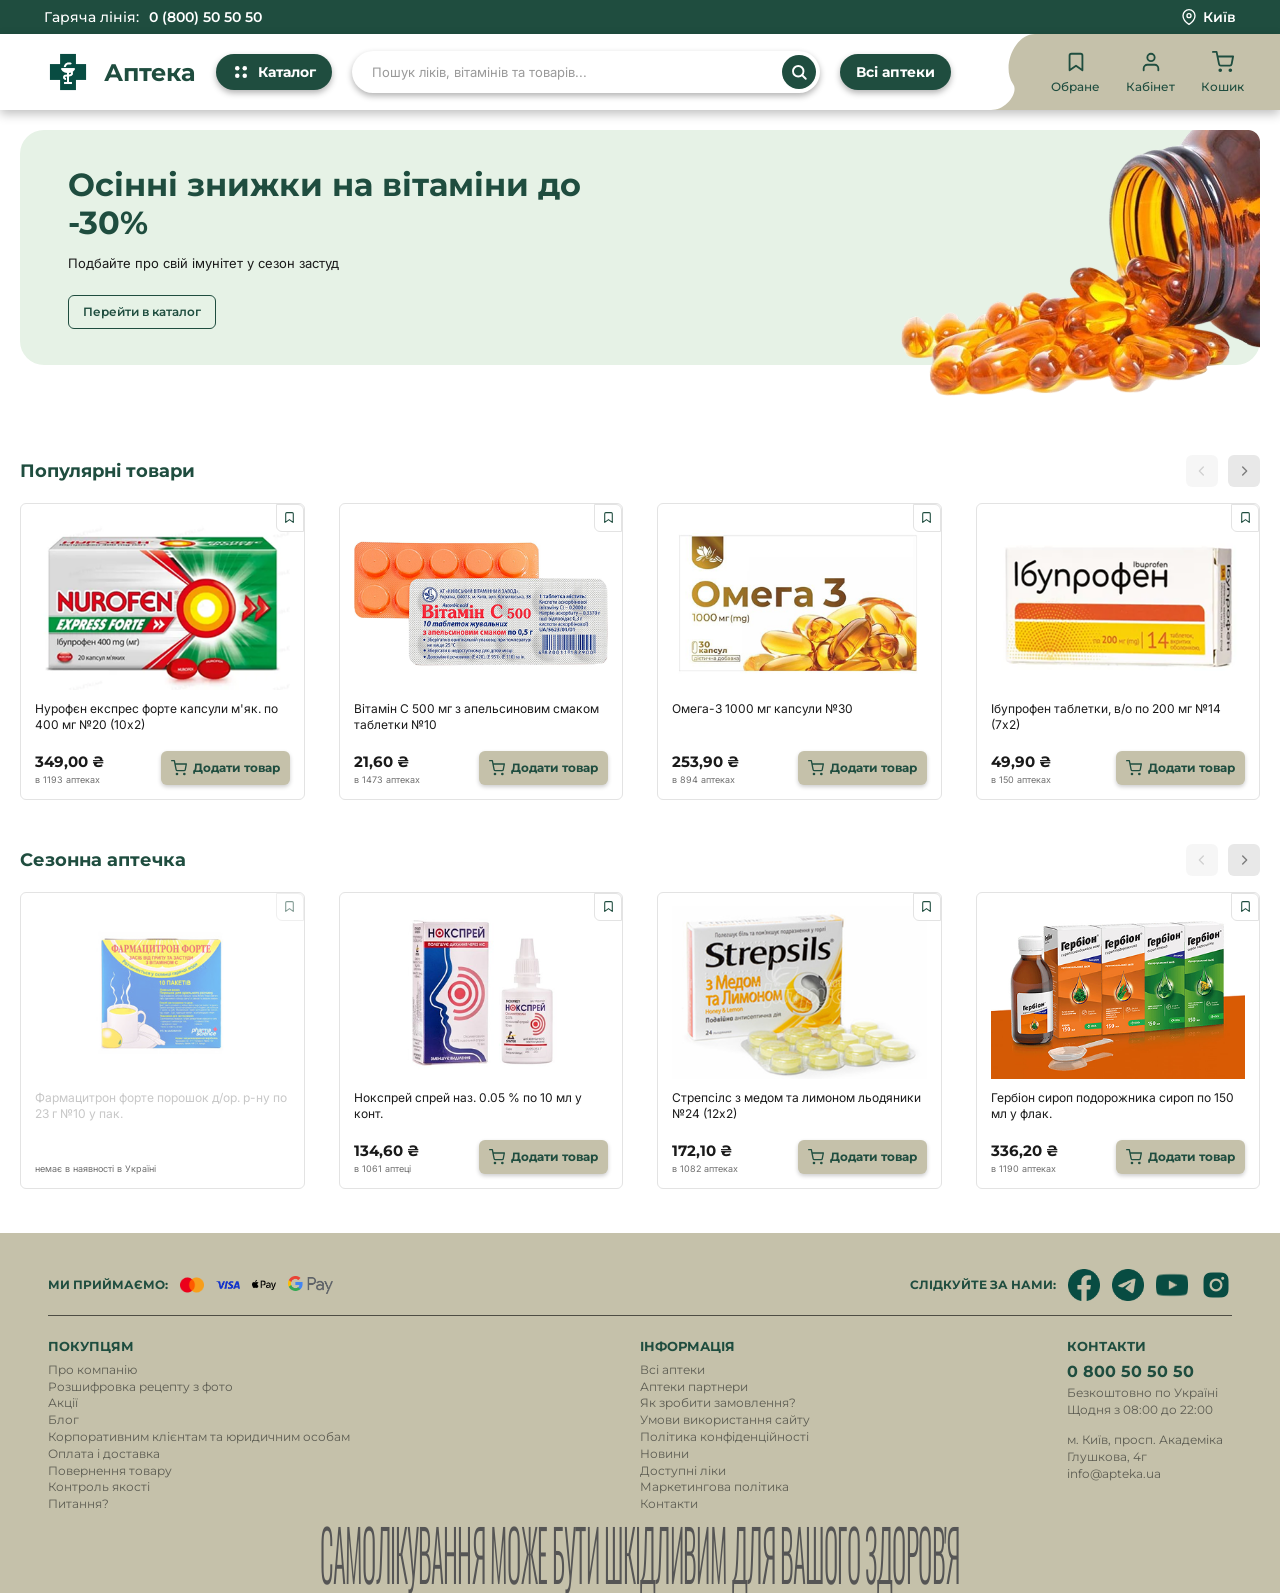
==== commit 0bb3a106: "додана логіка для головної сторінки" ====
--- a/index.html
+++ b/index.html
@@ -40,10 +40,10 @@
       <a href="pharmacies.html" class="pill btn-pharmacies">Всі аптеки</a>
 
       <nav class="header__actions" aria-label="Панель користувача">
-        <a href="#" class="action">
+        <a href="catalog.html" class="action">
           <span class="action__icon">
             <span class="icon icon--saved"></span>
-            <span class="badge" data-count="4">4</span>
+            <span class="badge" style="display: none;">0</span>
           </span>
           Обране
         </a>
@@ -54,7 +54,7 @@
         <a href="checkout.html" class="action">
           <span class="action__icon">
             <span class="icon icon--shop"></span>
-            <span class="badge" data-count="2">2</span>
+            <span class="badge" style="display: none;">0</span>
           </span>
           Кошик
         </a>
@@ -344,7 +344,7 @@
       <span class="icon icon--location"></span>
       <span>Всі аптеки</span>
     </a>
-    <a href="#" class="mobile-nav__item">
+    <a href="catalog.html" class="mobile-nav__item">
       <span class="icon icon--saved"></span>
       <span>Обране</span>
     </a>
@@ -364,5 +364,6 @@
       });
     });
   </script>
+  <script src="js/main.js" defer></script>
 </body>
 </html>
--- a/css/components.css
+++ b/css/components.css
@@ -184,14 +184,14 @@
 /* Банер */
 .hero {
   position: relative;
-  min-height: 290px;
-  margin: 20px 0 70px;
-  padding: 0 48px;
+  min-height: 210px;
+  margin: 20px 0 90px; 
+  padding: 36px 48px;
   display: flex;
   align-items: center;
   background: var(--color-bg-soft);
   border-radius: var(--radius-lg);
-  overflow: visible;
+  overflow: visible !important; 
 }
 
 .hero__text {
@@ -209,11 +209,10 @@
   margin: 12px 0 24px;
   font: 400 13px var(--font-body);
 }
-
 .btn-outline {
   display: inline-flex;
   align-items: center;
-  height: 32px;
+  height: 34px;
   padding: 0 14px;
   border: 1.5px solid var(--color-primary);
   border-radius: var(--radius-sm);
@@ -227,15 +226,16 @@
   background: var(--color-primary);
   color: #fff;
 }
-
 .hero__img {
   position: absolute;
   top: 0;
   right: 0;
-  height: 350px;
+  height: 288px; 
   width: auto;
+  object-fit: contain;
+  object-position: top right;
   pointer-events: none;
-  z-index: 1;
+  z-index: 3;
 }
 
 /* Стрілки */
@@ -511,7 +511,7 @@
   display: none;
 }
 
-   /* АДАПТИВНІ СТИЛІ ДЛЯ ПЛАНШЕТА (641px – 1024px) */
+ /* АДАПТИВНІ СТИЛІ ДЛЯ ПЛАНШЕТА (641px – 1024px) */
 
 @media (min-width: 641px) and (max-width: 1024px) {
   :root {
@@ -534,7 +534,7 @@
     height: auto;
     background: #fff;
     padding: 0;
-    overflow: hidden;
+    overflow: visible !important;
   }
 
   .header::after {
@@ -798,8 +798,9 @@
   }
 
   .hero {
+    display: flex;
     flex-direction: column;
-    background: transparent;
+    background: transparent !important;
     padding: 0;
     margin: 10px 0 24px;
     min-height: auto;
@@ -811,28 +812,33 @@
     transform: none;
     height: 180px;
     width: auto;
-    margin: 0 -8px -20px auto;
+    max-width: 100%;
+    margin: 0 0 -18px auto; /* нахлест капсул на зелену плашку */
+    display: block;
     z-index: 2;
   }
 
   .hero__text {
     width: 100%;
     max-width: 100%;
-    background: var(--color-bg-soft);
+    background: var(--color-bg-soft) !important; /* зелений фон для картки з текстом */
     border-radius: var(--radius-lg);
-    padding: 34px 16px 18px;
-    align-items: flex-start;
+    padding: 28px 20px 20px;
     text-align: left;
+    box-sizing: border-box;
     z-index: 1;
   }
 
   .hero__title {
-    font-size: 19px;
+    font-size: 20px;
+    line-height: 1.25;
+    color: var(--color-primary);
   }
 
   .hero__sub {
-    margin: 8px 0 16px;
-    font-size: 12px;
+    margin: 10px 0 18px;
+    font-size: 13px;
+    color: var(--color-text);
   }
 
   .btn-outline {
@@ -840,6 +846,11 @@
     justify-content: center;
     height: 38px;
     font-size: 13px;
+    border: 1.5px solid var(--color-primary);
+    border-radius: var(--radius-sm);
+    background: transparent;
+    color: var(--color-primary);
+    box-sizing: border-box;
   }
 
   .arrows {
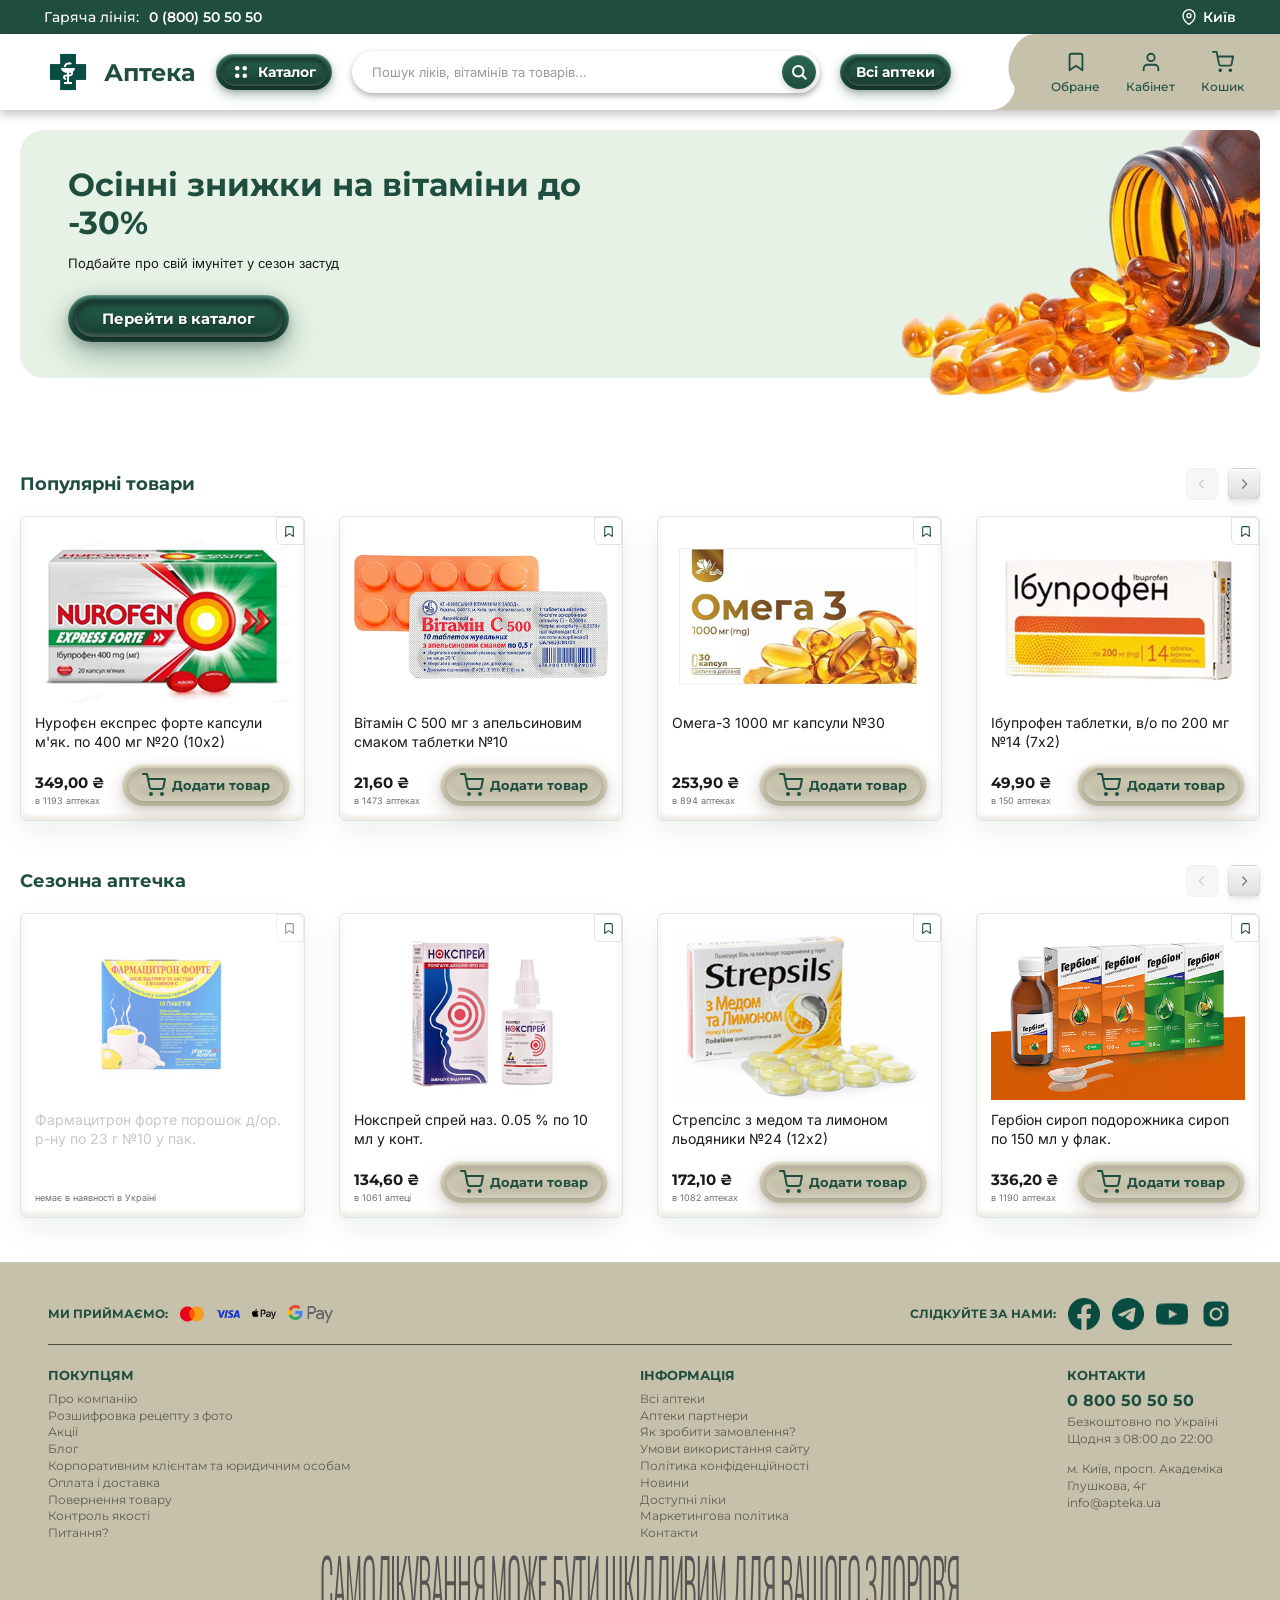
==== commit 652b10f8: "частково додано об'єм за вимогою клієнта" ====
--- a/index.html
+++ b/index.html
@@ -68,7 +68,9 @@
       <div class="hero__text">
         <h1 class="hero__title">Осінні знижки на вітаміни до -30%</h1>
         <p class="hero__sub">Подбайте про свій імунітет у сезон застуд</p>
-        <a href="catalog.html" class="btn-outline">Перейти в каталог</a>
+        <a href="catalog.html" class="btn-banner btn-softgel-dark">
+          Перейти в каталог
+        </a>
       </div>
     </section>
 
@@ -96,7 +98,9 @@
             <div class="product-card__stock">в 1193 аптеках</div>
           </div>
           <div class="product-card__actions">
-            <button class="btn-cart"><span class="icon icon--shop"></span>Додати товар</button>
+            <button type="button" class="ph-card__add btn-softgel-light">
+              <span class="icon icon--shop"></span> Додати товар
+            </button>
           </div>
         </div>
       </article>
@@ -115,7 +119,9 @@
             <div class="product-card__stock">в 1473 аптеках</div>
           </div>
           <div class="product-card__actions">
-            <button class="btn-cart"><span class="icon icon--shop"></span>Додати товар</button>
+            <button type="button" class="ph-card__add btn-softgel-light">
+              <span class="icon icon--shop"></span> Додати товар
+            </button>
           </div>
         </div>
       </article>
@@ -134,7 +140,9 @@
             <div class="product-card__stock">в 894 аптеках</div>
           </div>
           <div class="product-card__actions">
-            <button class="btn-cart"><span class="icon icon--shop"></span>Додати товар</button>
+            <button type="button" class="ph-card__add btn-softgel-light">
+              <span class="icon icon--shop"></span> Додати товар
+            </button>
           </div>
         </div>
       </article>
@@ -153,7 +161,9 @@
             <div class="product-card__stock">в 150 аптеках</div>
           </div>
           <div class="product-card__actions">
-            <button class="btn-cart"><span class="icon icon--shop"></span>Додати товар</button>
+            <button type="button" class="ph-card__add btn-softgel-light">
+              <span class="icon icon--shop"></span> Додати товар
+            </button>
           </div>
         </div>
       </article>
@@ -205,7 +215,9 @@
             <div class="product-card__stock">в 1061 аптеці</div>
           </div>
           <div class="product-card__actions">
-            <button class="btn-cart"><span class="icon icon--shop"></span>Додати товар</button>
+            <button type="button" class="ph-card__add btn-softgel-light">
+              <span class="icon icon--shop"></span> Додати товар
+            </button>
           </div>
         </div>
       </article>
@@ -224,7 +236,9 @@
             <div class="product-card__stock">в 1082 аптеках</div>
           </div>
           <div class="product-card__actions">
-            <button class="btn-cart"><span class="icon icon--shop"></span>Додати товар</button>
+            <button type="button" class="ph-card__add btn-softgel-light">
+              <span class="icon icon--shop"></span> Додати товар
+            </button>
           </div>
         </div>
       </article>
@@ -243,7 +257,9 @@
             <div class="product-card__stock">в 1190 аптеках</div>
           </div>
           <div class="product-card__actions">
-            <button class="btn-cart"><span class="icon icon--shop"></span>Додати товар</button>
+            <button type="button" class="ph-card__add btn-softgel-light">
+              <span class="icon icon--shop"></span> Додати товар
+            </button>
           </div>
         </div>
       </article>
@@ -271,10 +287,18 @@
         </div>
         <div class="footer__social">
           <span class="footer__label">Слідкуйте за нами:</span>
-          <a href="#" aria-label="Facebook"><img src="img/facebook.png" alt="Facebook"></a>
-          <a href="#" aria-label="Telegram"><img src="img/telegram.png" alt="Telegram"></a>
-          <a href="#" aria-label="YouTube"><img src="img/youtube.png" alt="YouTube"></a>
-          <a href="#" aria-label="Instagram"><img src="img/instagram.png" alt="Instagram"></a>
+          <a href="https://www.facebook.com" target="_blank" rel="noopener noreferrer" aria-label="Facebook">
+            <img src="img/facebook.png" alt="Facebook">
+          </a>
+          <a href="https://t.me" target="_blank" rel="noopener noreferrer" aria-label="Telegram">
+            <img src="img/telegram.png" alt="Telegram">
+          </a>
+          <a href="https://www.youtube.com" target="_blank" rel="noopener noreferrer" aria-label="YouTube">
+            <img src="img/youtube.png" alt="YouTube">
+          </a>
+          <a href="https://www.instagram.com" target="_blank" rel="noopener noreferrer" aria-label="Instagram">
+            <img src="img/instagram.png" alt="Instagram">
+          </a>
         </div>
       </div>
 
--- a/css/components.css
+++ b/css/components.css
@@ -61,6 +61,7 @@
 }
 
 .pill {
+  position: relative;
   display: inline-flex;
   align-items: center;
   gap: 8px;
@@ -69,16 +70,51 @@
   padding: 0 16px;
   line-height: 1;
   border-radius: var(--radius-pill);
-  background: var(--color-primary);
-  color: #fff;
+  border: none;
+  
+  background: linear-gradient(180deg, #2A6655 0%, var(--color-primary) 55%, #123328 100%);
+  color: #ffffff;
   font: 700 14px var(--font-heading);
-  box-shadow: var(--shadow-pill);
   white-space: nowrap;
-  transition: transform .2s;
+  text-shadow: 0 1px 2px rgba(0, 0, 0, 0.35);
+
+  box-shadow: 
+    0 5px 12px rgba(31, 77, 63, 0.35),
+    0 2px 4px rgba(0, 0, 0, 0.15),
+    inset 0 1px 2px rgba(255, 255, 255, 0.4);
+    
+  transition: transform 0.18s ease, box-shadow 0.18s ease;
+  overflow: hidden;
+}
+
+.pill::before {
+  content: '';
+  position: absolute;
+  top: 3px;
+  bottom: 3px;
+  left: 4px;
+  right: 4px;
+  border-radius: var(--radius-pill);
+  box-shadow: 
+    inset 0 3px 5px rgba(0, 0, 0, 0.45),
+    inset 0 -1px 3px rgba(255, 255, 255, 0.25);
+  border: 1px solid rgba(0, 0, 0, 0.2);
+  pointer-events: none;
 }
 
 .pill:hover {
-  transform: scale(1.04);
+  transform: translateY(-1.5px);
+  box-shadow: 
+    0 8px 18px rgba(31, 77, 63, 0.45),
+    0 3px 6px rgba(0, 0, 0, 0.2),
+    inset 0 1px 2px rgba(255, 255, 255, 0.5);
+}
+
+.pill:active {
+  transform: translateY(1px);
+  box-shadow: 
+    0 2px 5px rgba(31, 77, 63, 0.2),
+    inset 0 4px 8px rgba(0, 0, 0, 0.5);
 }
 
 .pill .icon {
@@ -113,10 +149,27 @@
   border: 0;
   border-radius: 50%;
   color: #fff;
-  background: var(--color-primary);
+  background: linear-gradient(180deg, #2A6655 0%, var(--color-primary) 100%);
+  box-shadow: 
+    0 3px 7px rgba(0, 0, 0, 0.18),
+    inset 0 1px 1px rgba(255, 255, 255, 0.4);
   display: grid;
   place-items: center;
   z-index: 2;
+  cursor: pointer;
+  transition: transform 0.18s ease, box-shadow 0.18s ease;
+}
+
+.search__btn:hover {
+  transform: translateY(-50%) scale(1.05);
+  box-shadow: 
+    0 5px 10px rgba(0, 0, 0, 0.22),
+    inset 0 1px 1px rgba(255, 255, 255, 0.5);
+}
+
+.search__btn:active {
+  transform: translateY(-50%) scale(0.95);
+  box-shadow: inset 0 2px 4px rgba(0, 0, 0, 0.35);
 }
 
 .search__btn .icon {
@@ -248,27 +301,48 @@
   width: 32px;
   height: 32px;
   padding: 0;
-  border: 0;
+  border: 1px solid rgba(0, 0, 0, 0.06) !important;
   border-radius: var(--radius-sm);
-  background: #E8E8E8;
+  
+  background: linear-gradient(180deg, #F7F7F7 0%, #E8E8E8 65%, #DCDBDC 100%) !important;
   color: #7A7A7A;
   display: grid;
   place-items: center;
-  transition: background .2s, color .2s;
+  cursor: pointer;
+  
+  box-shadow: 
+    0 3px 6px rgba(0, 0, 0, 0.08),
+    0 1px 2px rgba(0, 0, 0, 0.04),
+    inset 0 1px 1px rgba(255, 255, 255, 0.9) !important;
+    
+  transition: all 0.18s cubic-bezier(0.25, 0.8, 0.25, 1) !important;
 }
 
 .arrow .icon {
   --icon-size: 16px;
 }
-
 .arrow:hover:not(:disabled) {
-  background: #DCDCDC;
+  background: linear-gradient(180deg, #FFFFFF 0%, #E2E2E2 65%, #D5D5D5 100%) !important;
   color: var(--color-primary);
+  transform: translateY(-1px);
+  box-shadow: 
+    0 5px 10px rgba(0, 0, 0, 0.12),
+    inset 0 1px 1px rgba(255, 255, 255, 1) !important;
+}
+
+.arrow:active:not(:disabled) {
+  transform: translateY(1px);
+  box-shadow: 
+    0 1px 2px rgba(0, 0, 0, 0.08),
+    inset 0 2px 4px rgba(0, 0, 0, 0.18) !important;
 }
 
 .arrow:disabled {
   opacity: .35;
   cursor: default;
+  box-shadow: none !important;
+  transform: none !important;
+  background: #E8E8E8 !important;
 }
 
 /* Картка товару */
@@ -282,6 +356,10 @@
   border: 1px solid var(--color-border);
   border-radius: var(--radius-sm);
   transition: transform .2s, box-shadow .2s;
+  box-shadow: 
+    0 12px 30px rgba(8, 76, 66, 0.08),
+    inset 0 2px 4px rgba(255, 255, 255, 0.9),
+    inset 0 -3px 6px rgba(180, 165, 140, 0.3);
 }
 
 .product-card:hover {
@@ -346,7 +424,7 @@
 .product-card__title {
   margin-top: 10px;
   min-height: 34px;
-  font: 400 12px/1.35 var(--font-body);
+  font: 400 14px/1.35 var(--font-body);
 }
 
 .product-card__title a {
@@ -1035,4 +1113,137 @@
   .mobile-nav__item .icon {
     --icon-size: 20px;
   }
+}
+/* ==========================================================================
+   МАКСИМАЛЬНИЙ 3D-ОБ'ЄМ ДЛЯ КНОПОК-ТАБЛЕТОК (ВИКОРИСТОВУЮЧИ ВАШІ КОЛЬОРИ)
+   ========================================================================== */
+
+/* 1. БЕЖЕВА ОБ'ЄМНА ТАБЛЕТКА (ДОДАТИ ТОВАР) — ВИКОРИСТОВУЄ #C5C1AA ТА #B3AF96 */
+.ph-card__add {
+  position: relative !important;
+  display: inline-flex !important;
+  align-items: center !important;
+  justify-content: center !important;
+  gap: 6px !important;
+  padding: 9px 20px !important; /* Відчутно більші та об'ємніші */
+  border-radius: 999px !important;
+  border: none !important;
+  cursor: pointer !important;
+  
+  /* Насичений об'ємний градієнт з ваших кольорів */
+  background: linear-gradient(180deg, #D5D1BA 0%, var(--color-accent) 55%, var(--color-accent-dark) 100%) !important;
+  
+  /* Потужна зовнішня 3D-тінь для підняття над карткою */
+  box-shadow: 
+    0 8px 20px rgba(160, 150, 130, 0.35),
+    0 3px 6px rgba(0, 0, 0, 0.1),
+    inset 0 1px 3px rgba(255, 255, 255, 0.8) !important;
+    
+  color: var(--color-primary) !important;
+  font-family: var(--font-heading, sans-serif) !important;
+  font-weight: 700 !important;
+  font-size: 13px !important;
+  transition: all 0.2s cubic-bezier(0.25, 0.8, 0.25, 1) !important;
+  overflow: hidden !important;
+}
+
+/* Глибока внутрішня втиснута рамка для бежевої пігулки */
+.ph-card__add::before {
+  content: '' !important;
+  position: absolute !important;
+  top: 4px !important;
+  bottom: 4px !important;
+  left: 5px !important;
+  right: 5px !important;
+  border-radius: 999px !important;
+  
+  box-shadow: 
+    inset 0 4px 6px rgba(130, 120, 100, 0.45),  /* Темна тінь зверху всередині */
+    inset 0 -2px 10px rgba(255, 255, 255, 0.6) !important; /* Відблиск знизу */
+    
+  border: 1px solid rgba(130, 120, 100, 0.25) !important;
+  pointer-events: none !important;
+}
+
+.ph-card__add:hover {
+  transform: translateY(-2px) !important;
+  box-shadow: 
+    0 12px 25px rgba(160, 150, 130, 0.45),
+    0 5px 10px rgba(0, 0, 0, 0.15),
+    inset 0 1px 3px rgba(255, 255, 255, 0.9) !important;
+}
+
+.ph-card__add:active {
+  transform: translateY(2px) !important;
+  box-shadow: 
+    0 3px 8px rgba(160, 150, 130, 0.25),
+    inset 0 5px 10px rgba(120, 110, 90, 0.6) !important;
+}
+
+
+/* 2. ЗЕЛЕНА ОБ'ЄМНА ТАБЛЕТКА (БАНЕР / ПІДТВЕРДЖЕННЯ) — ВИКОРИСТОВУЄ #1F4D3F */
+.btn-banner,
+.btn-confirm {
+  position: relative !important;
+  display: inline-flex !important;
+  align-items: center !important;
+  justify-content: center !important;
+  gap: 10px !important;
+  padding: 14px 34px !important; /* Великий, солідний розмір */
+  border-radius: 999px !important;
+  border: none !important;
+  cursor: pointer !important;
+  
+  /* Глибокий об'ємний зелений градієнт */
+  background: linear-gradient(180deg, #2A6655 0%, var(--color-primary) 55%, #123328 100%) !important;
+  
+  /* Потужна зовнішня 3D-тінь */
+  box-shadow: 
+    0 12px 30px rgba(31, 77, 63, 0.4),
+    0 4px 10px rgba(0, 0, 0, 0.2),
+    inset 0 1px 3px rgba(255, 255, 255, 0.4) !important;
+    
+  color: #ffffff !important;
+  font-family: var(--font-heading, sans-serif) !important;
+  font-weight: 700 !important;
+  font-size: 15px !important;
+  text-shadow: 0 1px 2px rgba(0, 0, 0, 0.4) !important;
+  transition: all 0.2s cubic-bezier(0.25, 0.8, 0.25, 1) !important;
+  overflow: hidden !important;
+}
+
+/* Глибока внутрішня втиснута рамка для зеленої пігулки */
+.btn-banner::before,
+.btn-confirm::before {
+  content: '' !important;
+  position: absolute !important;
+  top: 4px !important;
+  bottom: 4px !important;
+  left: 5px !important;
+  right: 5px !important;
+  border-radius: 999px !important;
+  
+  box-shadow: 
+    inset 0 4px 8px rgba(0, 0, 0, 0.55),
+    inset 0 -2px 4px rgba(255, 255, 255, 0.3) !important;
+    
+  border: 1px solid rgba(0, 0, 0, 0.3) !important;
+  pointer-events: none !important;
+}
+
+.btn-banner:hover,
+.btn-confirm:hover {
+  transform: translateY(-2px) !important;
+  box-shadow: 
+    0 16px 36px rgba(31, 77, 63, 0.5),
+    0 6px 14px rgba(0, 0, 0, 0.25),
+    inset 0 1px 3px rgba(255, 255, 255, 0.5) !important;
+}
+
+.btn-banner:active,
+.btn-confirm:active {
+  transform: translateY(2px) !important;
+  box-shadow: 
+    0 4px 10px rgba(31, 77, 63, 0.25),
+    inset 0 6px 12px rgba(0, 0, 0, 0.65) !important;
 }
